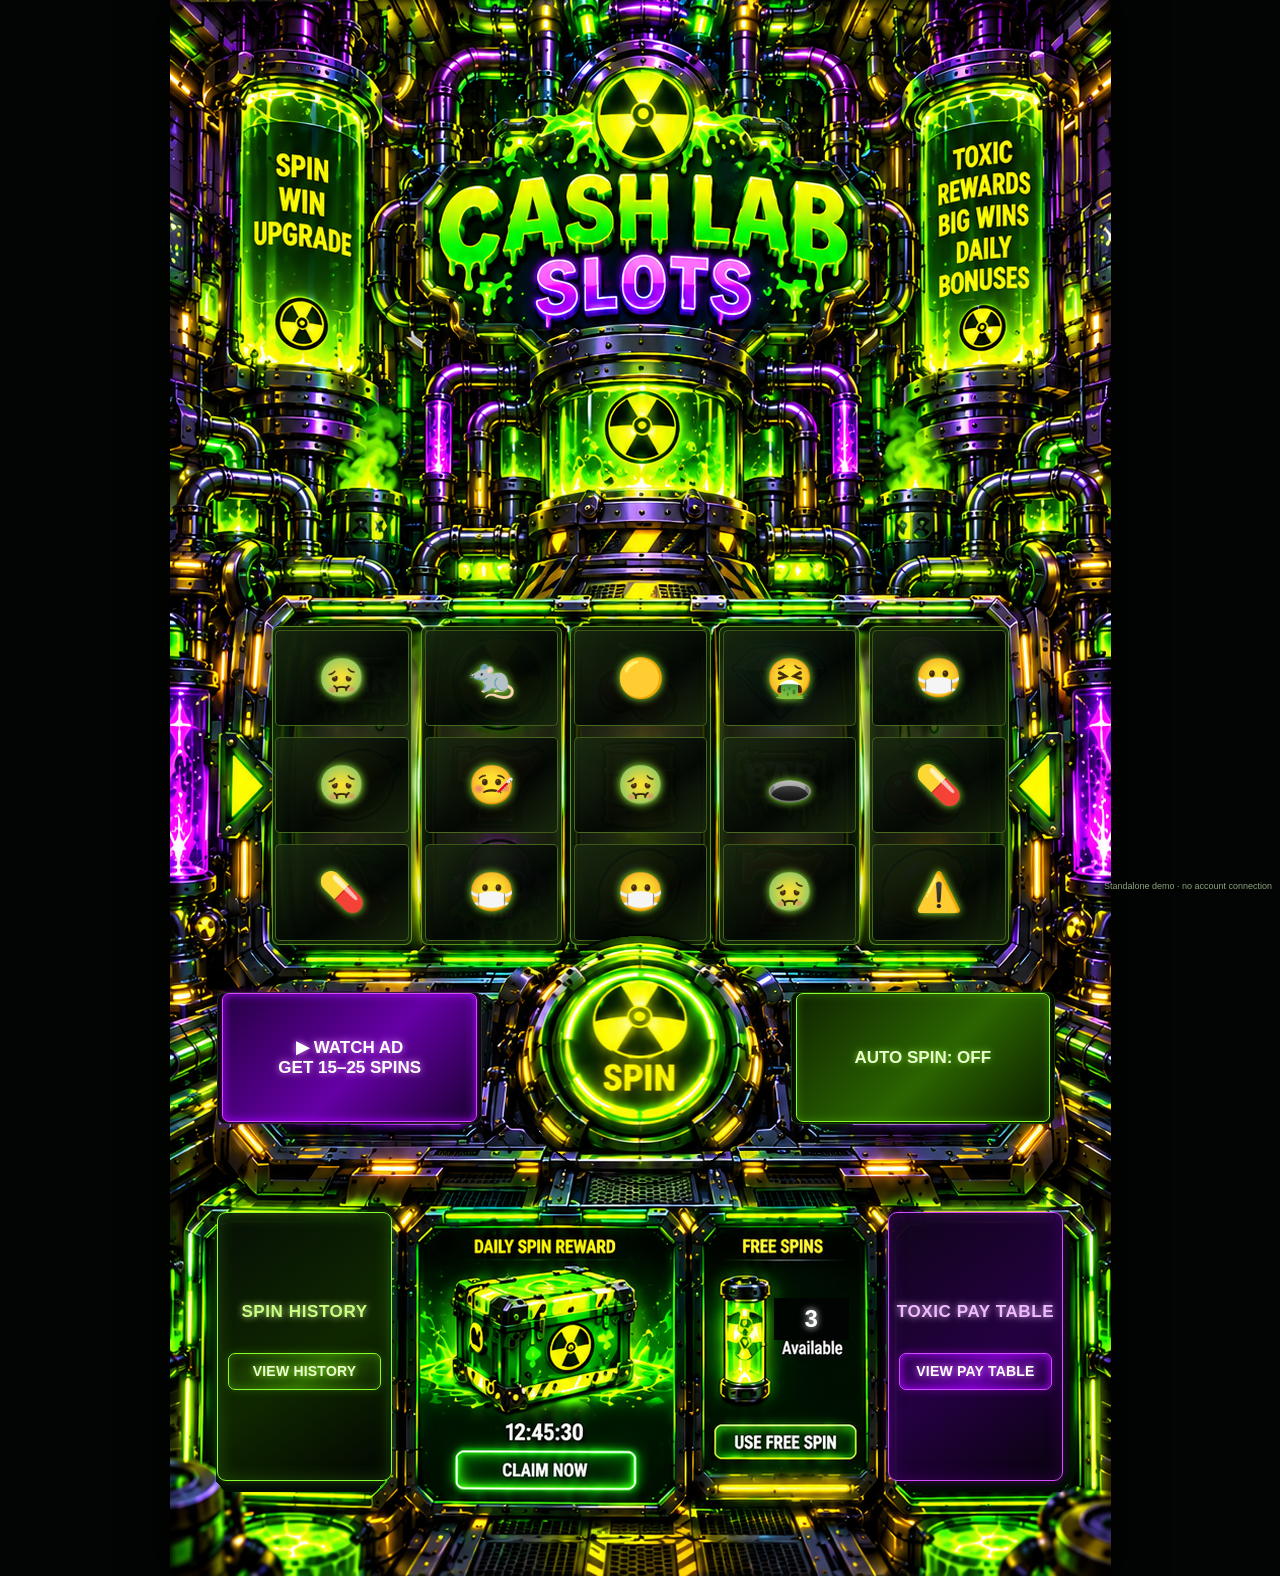
==== public/SlotsScreen.html @ 5b39ee26 "Add files via upload" ====
<!DOCTYPE html>
<html lang="en"><head><meta charset="utf-8"/><meta content="width=device-width,initial-scale=1,viewport-fit=cover" name="viewport"/><meta content="#020503" name="theme-color"/><title>Puke Town — Cash Lab Slots</title><style>
*{box-sizing:border-box}html,body{margin:0;min-height:106.09137%;background:#020503;color:#f3ffe6;font-family:Arial,Helvetica,sans-serif}body{overflow-x:hidden}.stage{position:relative;width:min(100%,941px);margin:0 auto;line-height:0;background:#020503;box-shadow:0 0 40px #000}.art{display:block;width:100%;height:auto;user-select:none;-webkit-user-drag:none}.status{position:fixed;z-index:20;left:50%;bottom:max(8px,env(safe-area-inset-bottom));transform:translateX(-50%);width:min(92vw,430px);padding:8px 12px;border:1px solid #8eff39;border-radius:9px;background:#020704ee;box-shadow:0 0 18px #65ff3b55;color:#eaffd8;font-size:12px;font-weight:800;line-height:1.35;text-align:center;display:none}.status.show{display:block}.hit{position:absolute;z-index:4;display:block;border:0;background:transparent;padding:0;cursor:pointer;touch-action:manipulation;border-radius:8px}.hit:focus-visible{outline:3px solid #f7ff75;outline-offset:2px}.hit:active{background:#b7ff3520;box-shadow:inset 0 0 20px #b7ff3530}.reelOverlay{position:absolute;z-index:3;left:10.2%;top:39.31574%;width:79.7%;height:21.00609%;display:grid;grid-template-columns:repeat(5,minmax(0,1fr));gap:1.15%;padding:0.65%;border-radius:10px;background:#03080512;pointer-events:none;opacity:0;transition:opacity .15s}.reelOverlay.active{opacity:1}.reelCol{min-width:0;display:grid;grid-template-rows:repeat(3,minmax(0,1fr));gap:3.5%;padding:2%;border:1px solid #a6ff3b88;border-radius:7px;background:linear-gradient(90deg,#071006d9,#071006ad,#071006d9);box-shadow:inset 0 0 13px #8cff2633,0 0 7px #8cff2620;overflow:hidden}.symbol{display:flex;align-items:center;justify-content:center;min-height:0;border-radius:5px;border:1px solid #b6ff4350;background:linear-gradient(145deg,#1a2b10d9,#020603e8 60%,#17270cdd);font-size:clamp(16px,4.2vw,38px);line-height:1;text-shadow:0 0 9px #9dff38;overflow:hidden}.reelOverlay.spinning .symbol{animation:flicker .11s linear infinite alternate;filter:blur(1px)}.symbol.win{border-color:#f5ff68;box-shadow:inset 0 0 16px #91ff4b,0 0 14px #d7ff37;animation:win .55s infinite alternate}@keyframes flicker{from{transform:translateY(-3px);filter:blur(1.2px)}to{transform:translateY(3px);filter:blur(2px)}}@keyframes win{from{filter:brightness(1)}to{filter:brightness(1.8)}}.readout{position:absolute;z-index:5;left:33%;top:27.00914%;width:34%;height:5.19848%;display:flex;align-items:center;justify-content:center;color:#efff70;font-weight:1000;font-size:clamp(11px,2.8vw,25px);text-shadow:0 0 10px #cfff29;pointer-events:none}.betReadout{position:absolute;z-index:5;left:17%;top:64.56548%;width:12%;height:2.65228%;display:flex;align-items:center;justify-content:center;color:#fff;font-weight:1000;font-size:clamp(12px,2.3vw,22px);text-shadow:0 0 8px #fff;pointer-events:none}.autoReadout{position:absolute;z-index:5;left:72%;top:64.56548%;width:9%;height:2.65228%;display:flex;align-items:center;justify-content:center;color:#fff;font-weight:1000;font-size:clamp(12px,2.3vw,22px);text-shadow:0 0 8px #fff;pointer-events:none}.modalShade{display:none;position:fixed;z-index:30;inset:0;background:#000d;align-items:center;justify-content:center;padding:18px;overflow-y:auto}.modalShade.open{display:flex}.modal{width:min(92vw,400px);max-height:90dvh;overflow-y:auto;overscroll-behavior:contain;padding:20px;border:2px solid #a9ff35;border-radius:13px;background:linear-gradient(145deg,#17270d,#030603 70%);box-shadow:0 0 35px #75ff3855;line-height:1.4;text-align:center}.modal h2{margin:0 0 10px;color:#dfff4c;font-size:22px;text-shadow:0 0 10px #8cff37}.modal p,.modal li{font-size:13px;color:#e7f4d8}.modal ul{text-align:left;padding-left:22px}.modal button{border:1px solid #c8ff54;border-radius:7px;padding:10px 22px;background:#a5ff35;color:#091401;font-weight:1000}.modal .secondary{margin-left:6px;background:#101d0b;color:#eaffd6}
.bottomNote{position:fixed;right:8px;bottom:8px;z-index:10;color:#d6f7c0a6;font-size:9px;line-height:1.2;text-shadow:0 1px 3px #000;pointer-events:none}@media(min-width:700px){.stage{width:min(100%,941px)}}@media(max-width:450px){.status{font-size:11px;padding:7px 10px}.reelOverlay{border-radius:6px}.reelCol{border-radius:4px}.symbol{border-radius:3px}}

.symbolAsset{display:block;width:100%;height:106.09137%;object-fit:contain;pointer-events:none;user-select:none;-webkit-user-drag:none}
.paytableList{display:grid;gap:7px;margin:12px 0}
.payRow{display:grid;grid-template-columns:minmax(0,1fr) auto auto auto;gap:8px;align-items:center;padding:7px 8px;border:1px solid #31521c;border-radius:8px;background:#091006;font-size:11px;color:#eaffd8}
.paySymbol{display:flex;align-items:center;gap:7px;min-width:0;font-weight:800}
.paySymbol img{width:34px;height:34px;object-fit:contain}
.payRow b{color:#b7ff58}
.specialSymbols{display:grid;grid-template-columns:repeat(2,minmax(0,1fr));gap:8px;margin:14px 0}
.specialRow{display:flex;align-items:center;gap:8px;padding:7px;border:1px solid #4b285c;border-radius:8px;background:#10091a;font-size:11px}
.specialRow img{width:38px;height:38px;object-fit:contain;flex:none}
.specialRow small{display:block;color:#b9b0c2;font-size:9px;line-height:1.35;margin-top:2px}
.historyList{display:grid;gap:10px}
.historyEntry{padding:9px;border:1px solid #31521c;border-radius:9px;background:#091006}
.historyMeta{display:flex;justify-content:space-between;align-items:center;font-size:11px;margin-bottom:7px;color:#dfffbd}
.historyMeta strong{color:#b7ff58}
.historyGrid{display:grid;grid-template-columns:repeat(5,minmax(0,1fr));gap:3px}
.historyCol{display:grid;grid-template-rows:repeat(3,1fr);gap:3px}
.historyCol img{width:100%;aspect-ratio:1;object-fit:contain;background:#10170d;border-radius:4px}
.historyCol img.historyWin{outline:2px solid #f5ff68;outline-offset:-2px;background:linear-gradient(145deg,#536b08,#d7ff37 48%,#314800);box-shadow:inset 0 0 12px #efff69,0 0 9px #d7ff37;filter:brightness(1.28) drop-shadow(0 0 4px #d7ff37)}

.staticSymbols{position:absolute;z-index:2;pointer-events:none;display:flex;align-items:center;justify-content:center}
.staticSymbols img{display:block;width:100%;height:106.09137%;object-fit:contain;background:#061006;border-radius:5px;padding:2px;filter:drop-shadow(0 0 3px #a6ff43)}
.paytableStatic{left:79.4%;top:78.56954%;width:3.7%;height:1.85660%;display:grid;grid-template-columns:1fr;grid-template-rows:repeat(7,1fr);gap:0.35%}
.historyStatic{left:7.1%;top:78.99391%;width:4.0%;height:10.82132%;display:grid;grid-template-rows:repeat(5,1fr);gap:1.2%}
.prizeStripStatic{left:11.5%;top:33.48071%;width:77%;height:5.09239%;display:grid;grid-template-columns:repeat(7,1fr);gap:1.2%;padding:0 1.4%}
.jackpotSideStatic{top:27.75178%;width:4.2%;height:3.28883%}
.jackpotLeft{left:26.3%}.jackpotRight{left:69.5%}
.reelOverlay{opacity:1}

/* Replace the artwork's legacy panel icons in-place. Opaque symbol tiles fully cover the old artwork beneath them. */
.historyStatic{left:7.1%;top:78.99391%;width:4.5%;height:10.82132%;grid-template-rows:repeat(5,minmax(0,1fr));gap:1.0%}
.paytableStatic{left:79.4%;top:78.56954%;width:4.5%;height:10.82132%;grid-template-rows:repeat(7,minmax(0,1fr));gap:0.4%}
.staticSymbols img{padding:0;background:#020802;border:1px solid #8cff3c;border-radius:6px;filter:drop-shadow(0 0 4px #a6ff43) brightness(1.08)}
.jackpotSideStatic{top:27.75178%;width:4.2%;height:3.28883%;z-index:6}
.jackpotLeft{left:26.3%}.jackpotRight{left:69.5%}
.readout{z-index:7;left:34%;top:26.79695%;width:32%;height:5.62284%;border:1px solid #a6ff3b;border-radius:7px;background:linear-gradient(90deg,#061006ee,#183600ee,#061006ee);box-shadow:0 0 12px #8cff3b88,inset 0 0 9px #9dff3744;font-size:clamp(13px,3.1vw,27px);letter-spacing:.02em;text-shadow:0 0 9px #eaff43}
@media(max-width:450px){.readout{font-size:clamp(12px,3.2vw,18px)}}
.prizeStripStatic,.jackpotSideStatic{display:none!important}#poolReadout{display:none!important}


/* Large interactive actions occupy the formerly empty Spin History and Pay Table panels. */
.panelAction{position:absolute;z-index:9;display:flex;flex-direction:column;align-items:center;justify-content:center;gap:12%;padding:8px 5px;border-radius:9px;font-family:Arial,Helvetica,sans-serif;font-weight:900;line-height:1.2;text-align:center;cursor:pointer;touch-action:manipulation;box-sizing:border-box}
.panelAction span{font-size:clamp(10px,2.1vw,17px);letter-spacing:.035em;text-shadow:0 0 7px currentColor}
.panelAction strong{display:block;width:94%;padding:9px 3px;border-radius:7px;font-size:clamp(9px,1.8vw,14px);letter-spacing:.015em}
.panelAction:focus-visible{outline:3px solid #f7ff75;outline-offset:3px}
.panelAction:active{filter:brightness(1.3);transform:scale(.985)}
.historyAction{border:1px solid #8bff2d;background:linear-gradient(145deg,#061006f5,#102900f5 55%,#020603f5);color:#caff83;box-shadow:inset 0 0 18px #79ff2830,0 0 10px #80ff3045}
.historyAction strong{border:1px solid #8bff2d;background:linear-gradient(135deg,#102500,#2b6500 55%,#0a1900);color:#eaffcf;text-shadow:0 0 7px #a4ff3f;box-shadow:inset 0 0 10px #78ff0048,0 0 8px #78ff0038}
.paytableAction{border:1px solid #d14cff;background:linear-gradient(145deg,#10051bf5,#260044f5 55%,#08030df5);color:#efbaff;box-shadow:inset 0 0 18px #a900ff35,0 0 10px #c000ff55}
.paytableAction strong{border:1px solid #d14cff;background:linear-gradient(135deg,#260044,#6500a5 55%,#1b0032);color:#fff;text-shadow:0 0 7px #e78aff;box-shadow:inset 0 0 10px #a900ff,0 0 8px #c100ff65}
@media(max-width:450px){.panelAction{gap:10%;padding:5px 3px;border-radius:7px}.panelAction strong{padding:7px 2px}}

/* Keep the Spin hit-area visually invisible; only the artwork itself animates. */
#spin{background:transparent!important;box-shadow:none!important;-webkit-tap-highlight-color:transparent;outline:none}
#spin:active,#spin:focus,#spin:focus-visible{background:transparent!important;box-shadow:none!important;outline:none!important}

/* The illustrated Spin button is a separate movable artwork layer. */
#spinWell{position:absolute;left:36.66%;top:59.26%;width:26.68%;aspect-ratio:1;z-index:3;pointer-events:none;border-radius:50%;background:radial-gradient(ellipse at 50% 45%,#020803 0%,#061006 58%,#000 76%);box-shadow:inset 0 8px 18px rgba(0,0,0,.95),0 0 8px rgba(0,0,0,.8);}
#spinArtwork{position:absolute;left:36.66%;top:59.26%;width:26.68%;height:auto;aspect-ratio:1;object-fit:contain;z-index:5;pointer-events:none;transform:translateY(0);transition:transform 100ms cubic-bezier(.2,.75,.25,1),filter 100ms ease;transform-origin:50% 50%;}
#spinArtwork.is-pressed{transform:translateY(7px) scale(.985);filter:brightness(.88);}
@media(prefers-reduced-motion:reduce){#spinArtwork{transition:none;}}
</style></head><body><main class="stage" id="stage"><img alt="Puke Town Cash Lab Slots — toxic neon 3D slot machine artwork" class="art" src="[data-uri]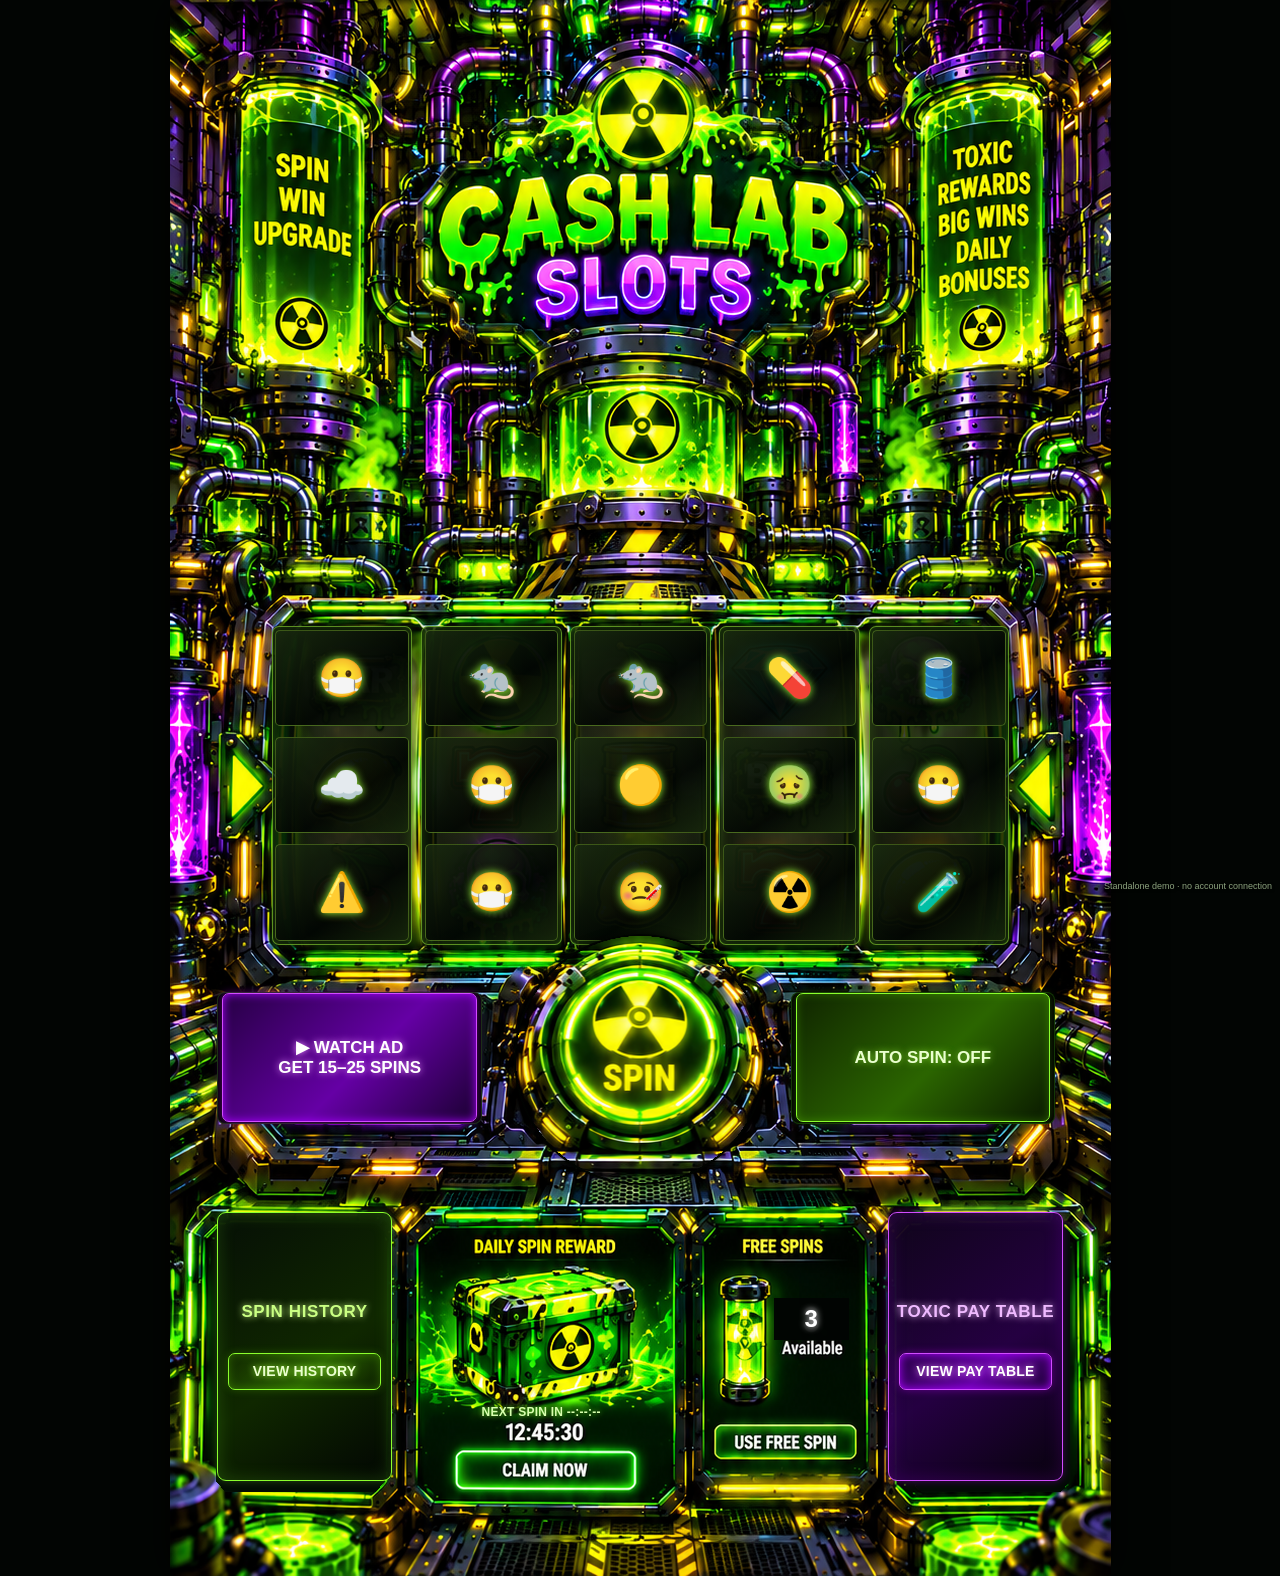
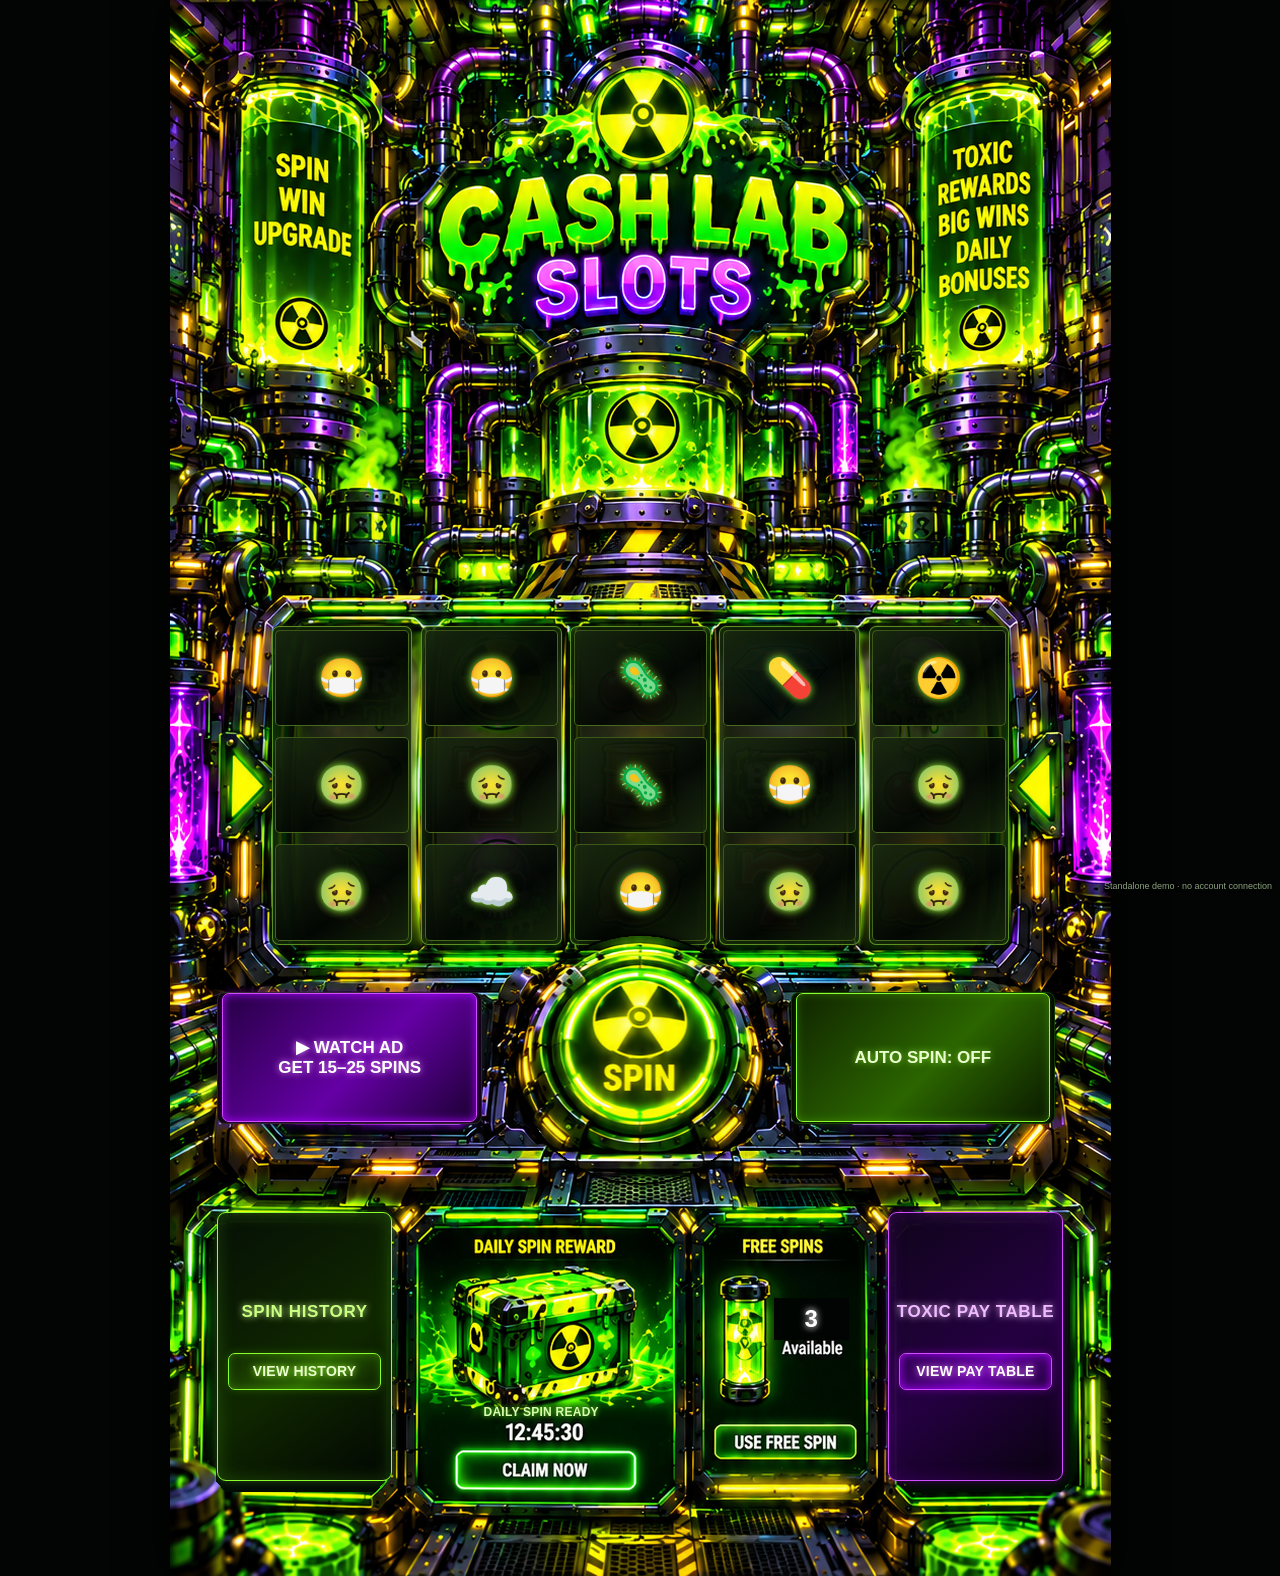
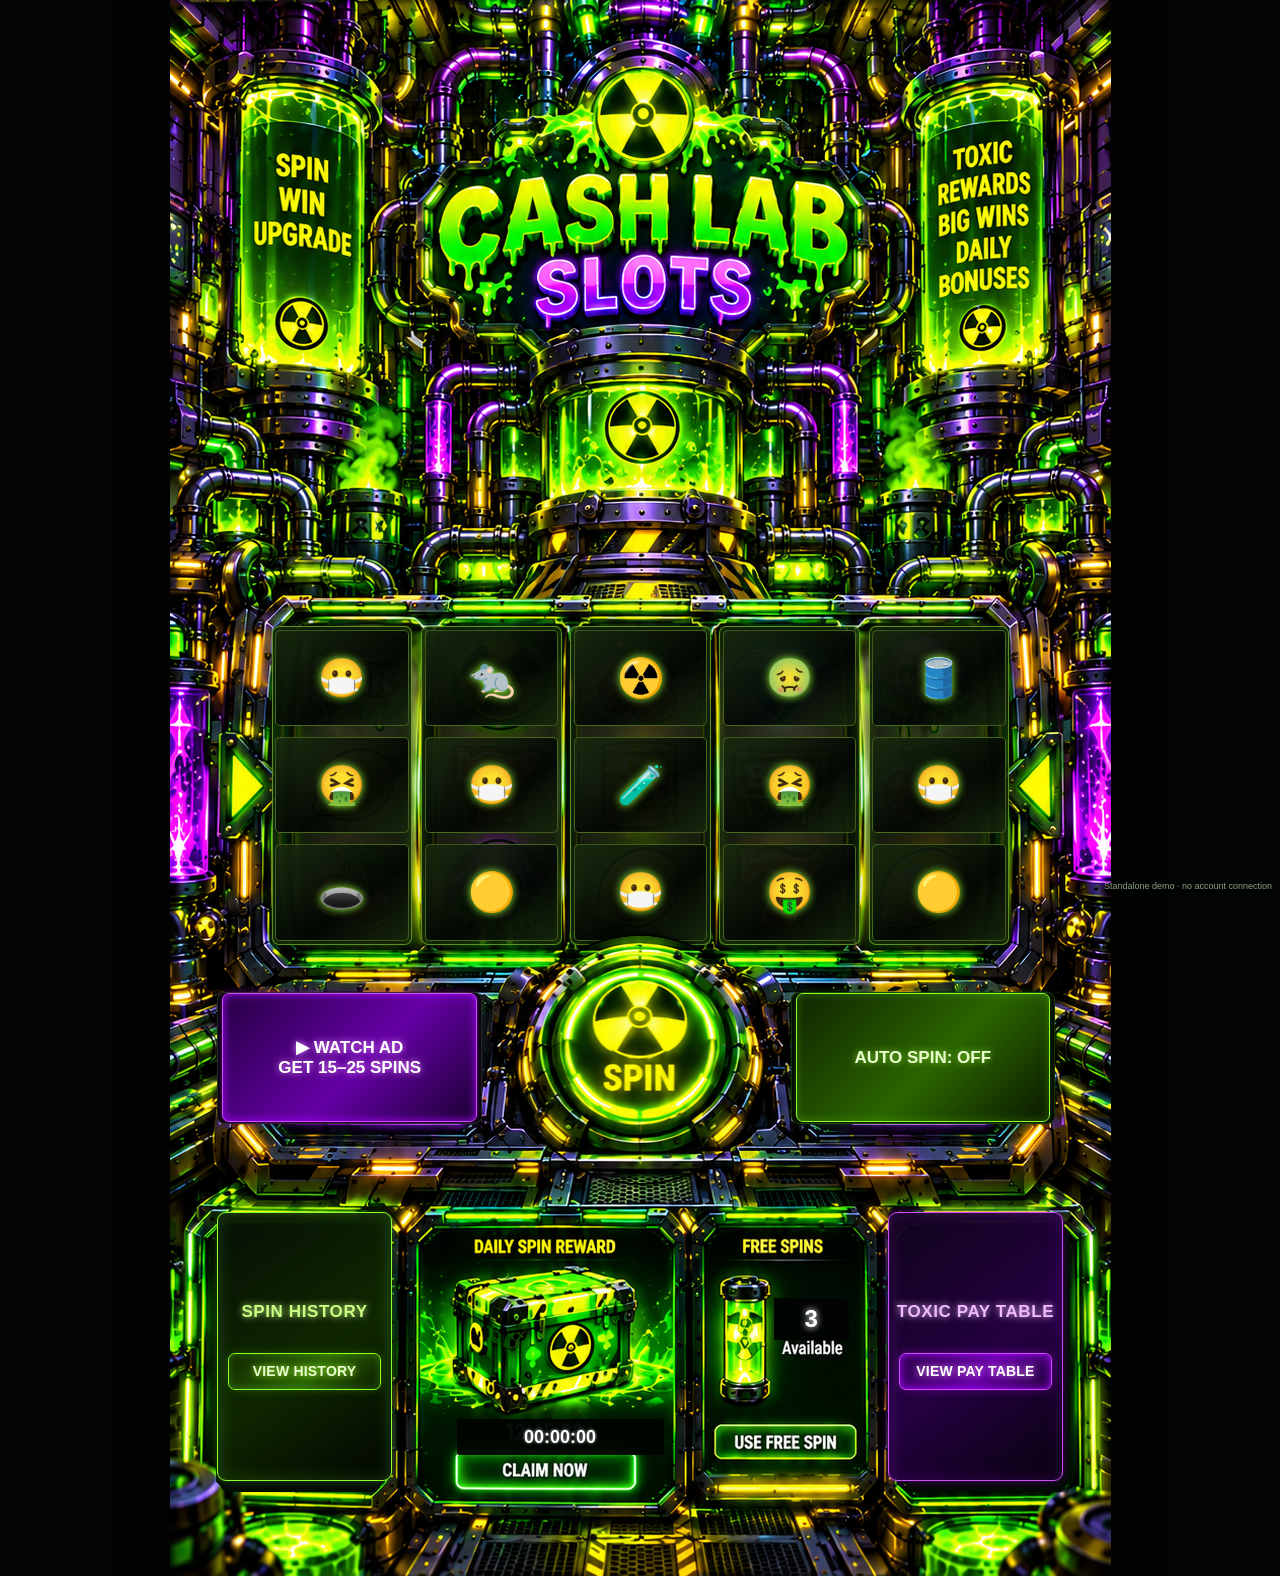
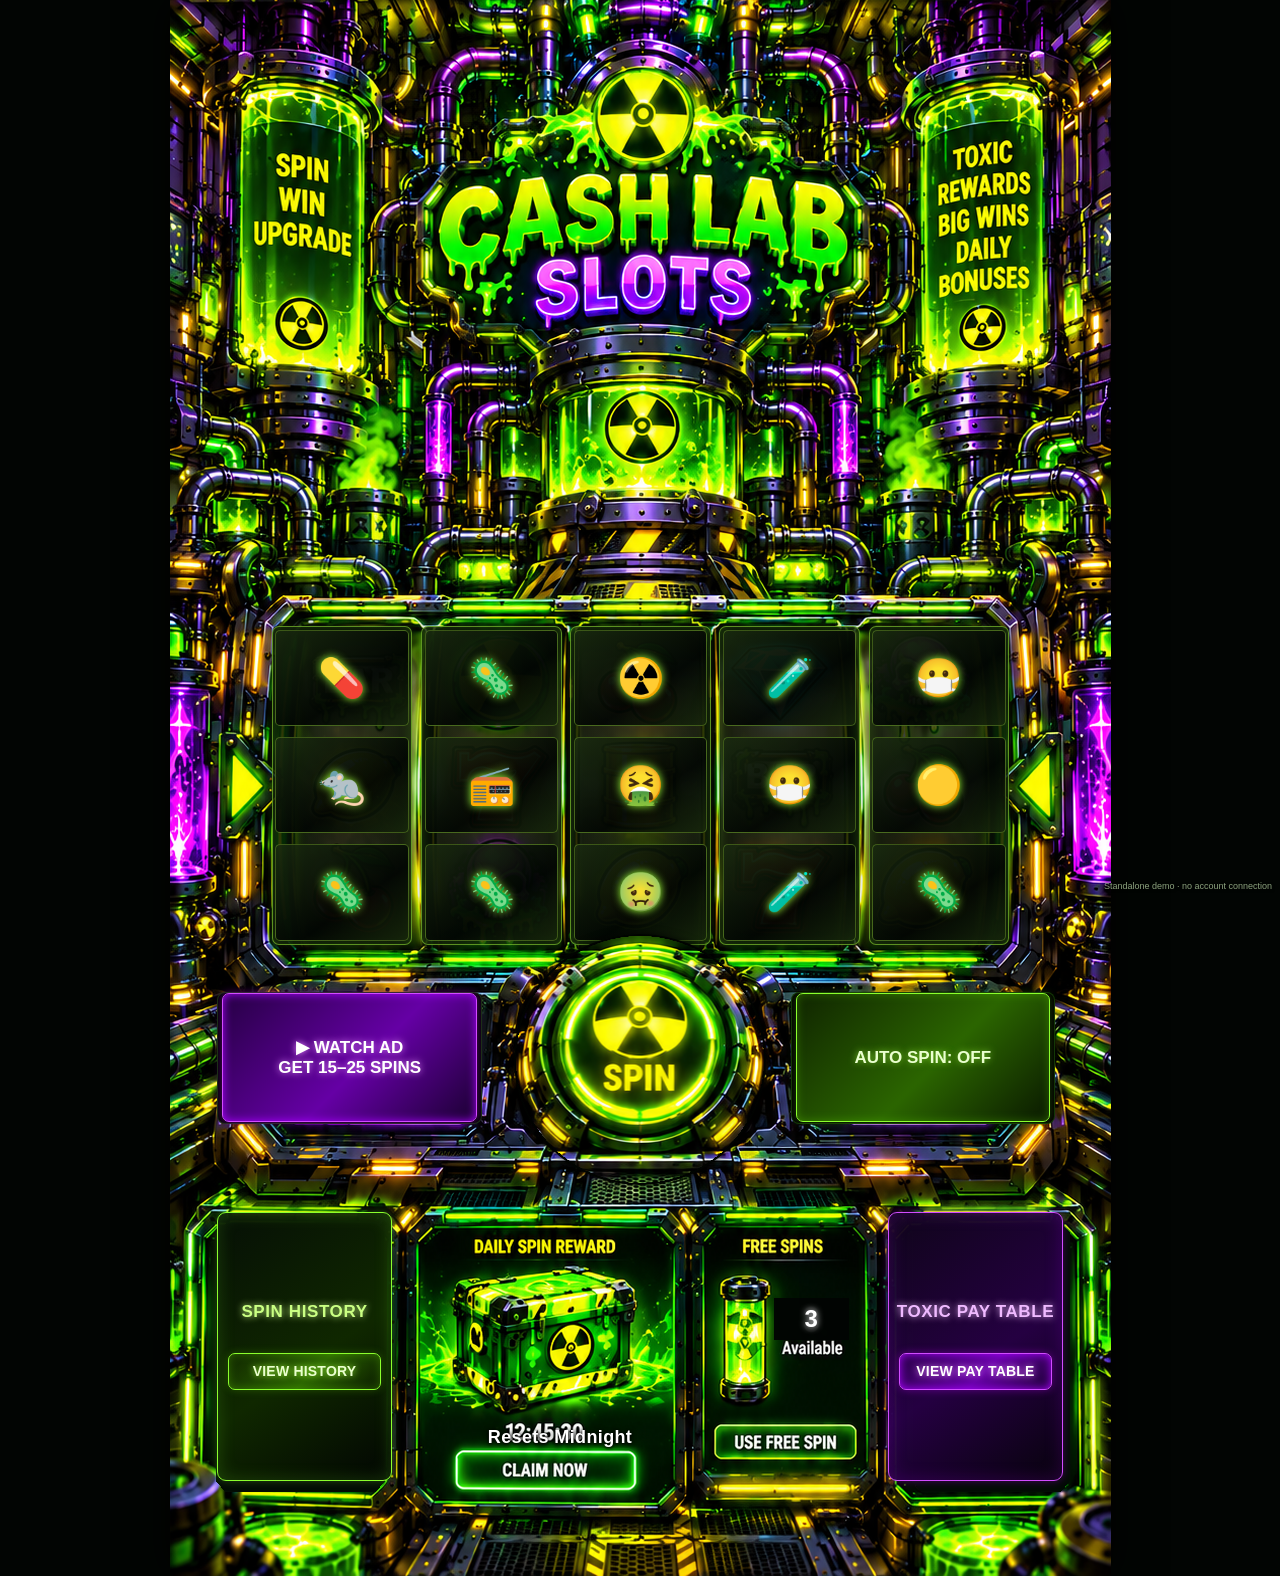
